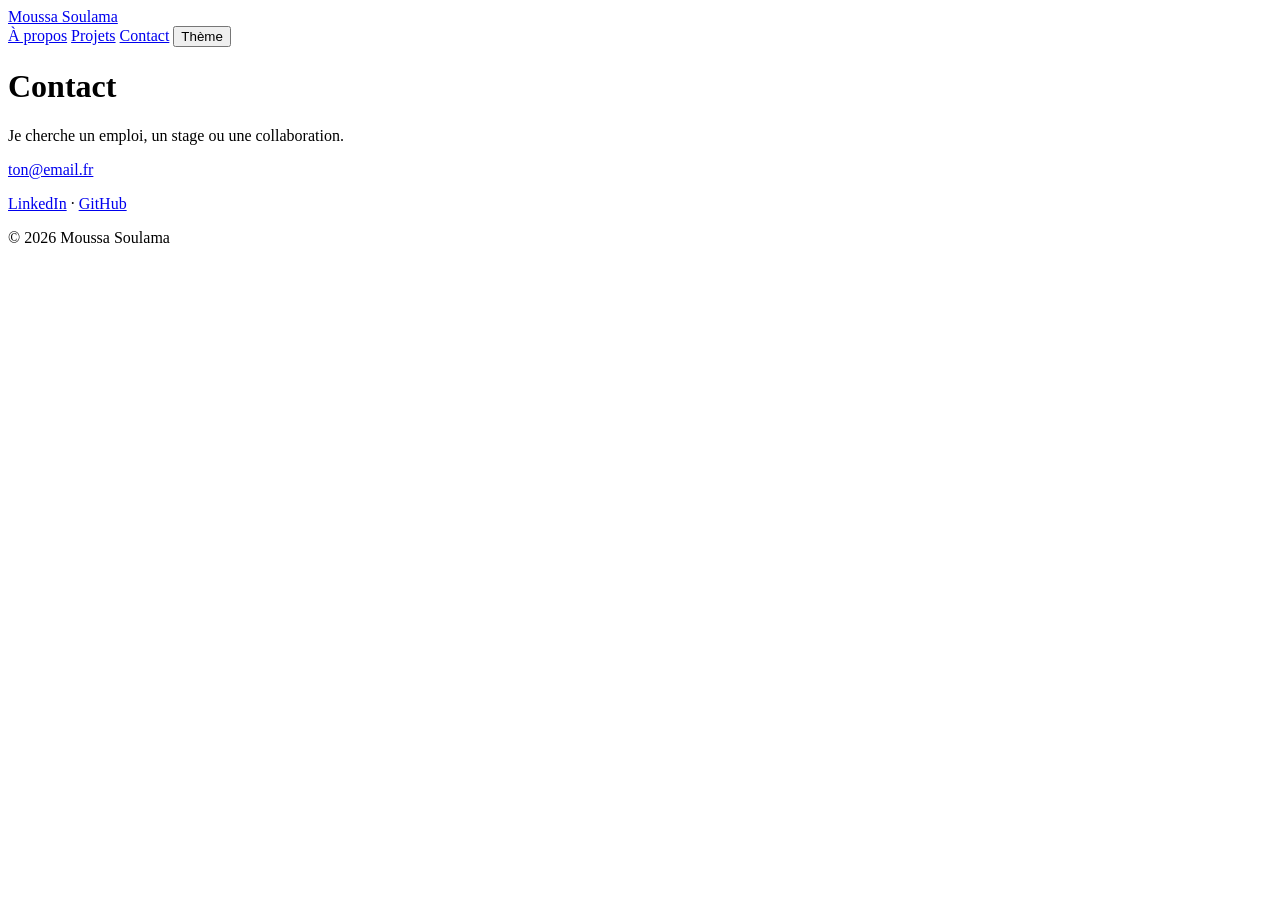
==== contact.html @ 2f91d10f "Add files via upload" ====
<!DOCTYPE html>
<html lang="fr">
<head>
<meta charset="UTF-8">
<meta name="viewport" content="width=device-width, initial-scale=1, viewport-fit=cover">
<title>Contact – Moussa Soulama</title>
<link rel="icon" href="data:image/svg+xml,%3Csvg xmlns='http://www.w3.org/2000/svg' viewBox='0 0 100 100'%3E%3Ctext y='.9em' font-size='90'%3E📈%3C/text%3E%3C/svg%3E">
<link rel="stylesheet" href="https://fonts.googleapis.com/css2?family=Bricolage+Grotesque:wght@500;700&family=Source+Sans+3:wght@400;600&display=swap">
<link rel="stylesheet" href="css/style.css">
</head>
<body>
<div class="wrap">
  <header>
    <a class="brand" href="index.html">Moussa Soulama</a>
    <nav aria-label="Navigation principale">
      <a href="index.html">À propos</a>
      <a href="projets.html">Projets</a>
      <a href="contact.html" aria-current="page">Contact</a>
      <button id="theme" type="button" aria-label="Changer de thème">Thème</button>
    </nav>
  </header>
  <main id="app">
    <h1>Contact</h1>
    <p class="lead">Je cherche un emploi, un stage ou une collaboration.</p>
    <p><a href="mailto:ton@email.fr">ton@email.fr</a></p>
    <p><a href="https://www.linkedin.com/in/TON-PROFIL">LinkedIn</a> · <a href="https://github.com/TON-PSEUDO">GitHub</a></p>
  </main>
  <footer>© 2026 Moussa Soulama</footer>
</div>
<script src="js/theme.js"></script>
</body>
</html>
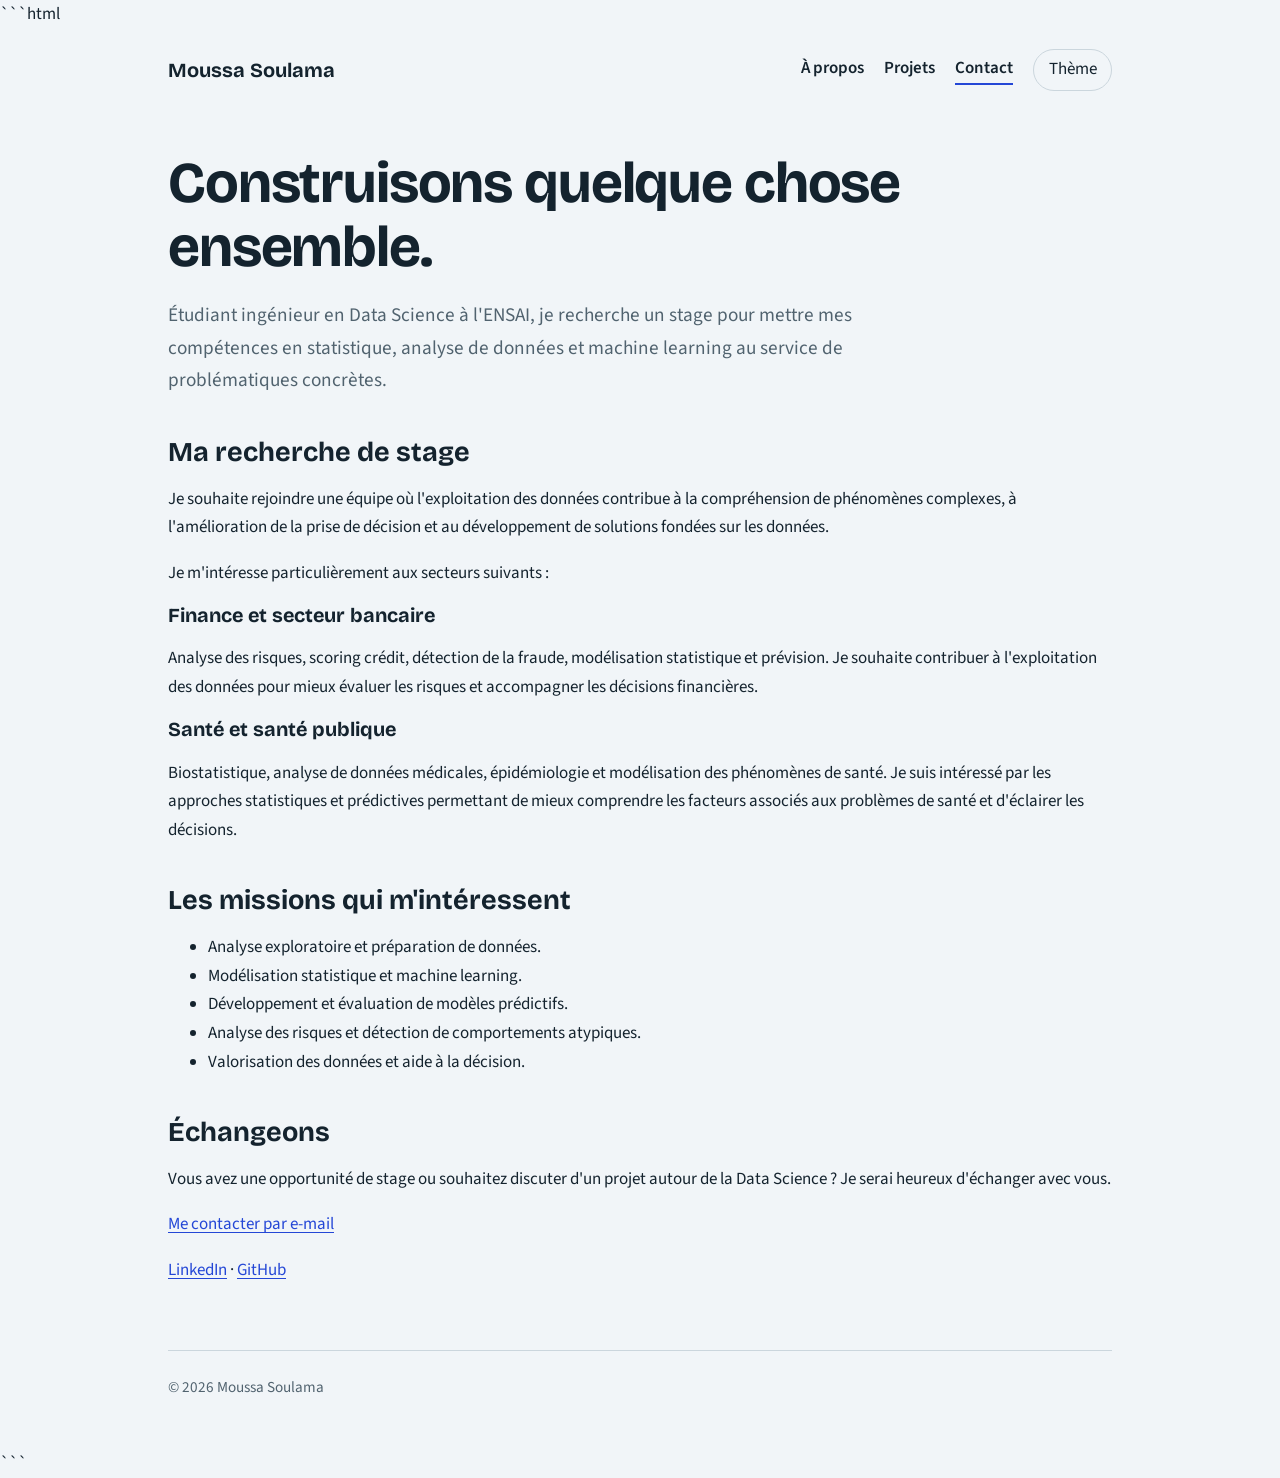
==== commit 1b504852: "Revise contact page content and structure" ====
--- a/contact.html
+++ b/contact.html
@@ -1,17 +1,24 @@
+```html
 <!DOCTYPE html>
 <html lang="fr">
 <head>
 <meta charset="UTF-8">
 <meta name="viewport" content="width=device-width, initial-scale=1, viewport-fit=cover">
 <title>Contact – Moussa Soulama</title>
+
 <link rel="icon" href="data:image/svg+xml,%3Csvg xmlns='http://www.w3.org/2000/svg' viewBox='0 0 100 100'%3E%3Ctext y='.9em' font-size='90'%3E📈%3C/text%3E%3C/svg%3E">
+
 <link rel="stylesheet" href="https://fonts.googleapis.com/css2?family=Bricolage+Grotesque:wght@500;700&family=Source+Sans+3:wght@400;600&display=swap">
+
 <link rel="stylesheet" href="css/style.css">
 </head>
+
 <body>
 <div class="wrap">
+
   <header>
     <a class="brand" href="index.html">Moussa Soulama</a>
+
     <nav aria-label="Navigation principale">
       <a href="index.html">À propos</a>
       <a href="projets.html">Projets</a>
@@ -19,14 +26,94 @@
       <button id="theme" type="button" aria-label="Changer de thème">Thème</button>
     </nav>
   </header>
+
   <main id="app">
-    <h1>Contact</h1>
-    <p class="lead">Je cherche un emploi, un stage ou une collaboration.</p>
-    <p><a href="mailto:ton@email.fr">ton@email.fr</a></p>
-    <p><a href="https://www.linkedin.com/in/TON-PROFIL">LinkedIn</a> · <a href="https://github.com/TON-PSEUDO">GitHub</a></p>
+
+    <h1>Construisons quelque chose ensemble.</h1>
+
+    <p class="lead">
+      Étudiant ingénieur en Data Science à l'ENSAI, je recherche un stage
+      pour mettre mes compétences en statistique, analyse de données et
+      machine learning au service de problématiques concrètes.
+    </p>
+
+    <section>
+      <h2>Ma recherche de stage</h2>
+
+      <p>
+        Je souhaite rejoindre une équipe où l'exploitation des données
+        contribue à la compréhension de phénomènes complexes, à
+        l'amélioration de la prise de décision et au développement
+        de solutions fondées sur les données.
+      </p>
+
+      <p>
+        Je m'intéresse particulièrement aux secteurs suivants :
+      </p>
+
+      <h3>Finance et secteur bancaire</h3>
+
+      <p>
+        Analyse des risques, scoring crédit, détection de la fraude,
+        modélisation statistique et prévision. Je souhaite contribuer
+        à l'exploitation des données pour mieux évaluer les risques
+        et accompagner les décisions financières.
+      </p>
+
+      <h3>Santé et santé publique</h3>
+
+      <p>
+        Biostatistique, analyse de données médicales, épidémiologie
+        et modélisation des phénomènes de santé. Je suis intéressé
+        par les approches statistiques et prédictives permettant
+        de mieux comprendre les facteurs associés aux problèmes
+        de santé et d'éclairer les décisions.
+      </p>
+    </section>
+
+    <section>
+      <h2>Les missions qui m'intéressent</h2>
+
+      <ul>
+        <li>Analyse exploratoire et préparation de données.</li>
+        <li>Modélisation statistique et machine learning.</li>
+        <li>Développement et évaluation de modèles prédictifs.</li>
+        <li>Analyse des risques et détection de comportements atypiques.</li>
+        <li>Valorisation des données et aide à la décision.</li>
+      </ul>
+    </section>
+
+    <section>
+      <h2>Échangeons</h2>
+
+      <p>
+        Vous avez une opportunité de stage ou souhaitez discuter
+        d'un projet autour de la Data Science ?
+        Je serai heureux d'échanger avec vous.
+      </p>
+
+      <p>
+        <a href="moussa.soulama@eleve.ensai.fr">
+          Me contacter par e-mail
+        </a>
+      </p>
+
+      <p>
+        <a href="https://www.linkedin.com/in/moussa-soulama" target="_blank" rel="noopener noreferrer">LinkedIn</a>
+        ·
+        <a href="https://github.com/SoulamaMoussa" target="_blank" rel="noopener noreferrer">GitHub</a>
+      </p>
+    </section>
+
   </main>
-  <footer>© 2026 Moussa Soulama</footer>
+
+  <footer>
+    © 2026 Moussa Soulama
+  </footer>
+
 </div>
+
 <script src="js/theme.js"></script>
 </body>
 </html>
+```
--- a/css/style.css
+++ b/css/style.css
@@ -0,0 +1,54 @@
+:root{--bg:#F1F5F8;--ink:#14232E;--muted:#51636F;--line:#CBD6DD;--accent:#2447D6;--dot:#0E8F7E;--surface:#fff;--onaccent:#fff;--note:#F6E7B8}
+@media (prefers-color-scheme:dark){:root:not([data-theme="light"]){--bg:#0E1820;--ink:#E6EEF3;--muted:#9DB0BC;--line:#2A3B47;--accent:#86A0FF;--dot:#4FD1BC;--surface:#15232D;--onaccent:#0E1820;--note:#3A3217}}
+:root[data-theme="dark"]{--bg:#0E1820;--ink:#E6EEF3;--muted:#9DB0BC;--line:#2A3B47;--accent:#86A0FF;--dot:#4FD1BC;--surface:#15232D;--onaccent:#0E1820;--note:#3A3217}
+*{box-sizing:border-box}
+html{scroll-behavior:smooth}
+body{margin:0;background:var(--bg);color:var(--ink);font:400 1.0625rem/1.7 "Source Sans 3",system-ui,sans-serif;padding:env(safe-area-inset-top,0) 0 env(safe-area-inset-bottom,0)}
+a{color:var(--accent);text-underline-offset:3px}
+a:focus-visible,button:focus-visible{outline:3px solid var(--accent);outline-offset:3px;border-radius:4px}
+.wrap{max-width:62rem;margin:0 auto;padding:0 1.5rem}
+header{display:flex;justify-content:space-between;align-items:center;gap:1rem;padding:1.25rem 0;flex-wrap:wrap}
+.brand{font:700 1.25rem "Bricolage Grotesque",system-ui,sans-serif;color:var(--ink);text-decoration:none}
+nav{display:flex;align-items:center;gap:1.25rem}
+nav a{color:var(--ink);text-decoration:none;font-weight:600;border-bottom:2px solid transparent}
+nav a:hover,nav a[aria-current="page"]{border-color:var(--accent)}
+#theme{background:none;border:1px solid var(--line);color:var(--ink);border-radius:999px;padding:.35rem .9rem;font:inherit;cursor:pointer}
+h1,h2,h3{font-family:"Bricolage Grotesque",system-ui,sans-serif;line-height:1.12;margin:0}
+h1{font-size:clamp(2.2rem,6vw,3.6rem);letter-spacing:-.02em;margin-bottom:.6rem}
+h2{font-size:1.7rem;margin:2.5rem 0 .8rem}
+main{padding:2.5rem 0 3rem;min-height:70vh}
+.lead{color:var(--muted);font-size:1.2rem;max-width:44rem}
+.text{max-width:44rem}
+.meta{color:var(--muted);font-size:.9rem}
+.author{display:flex;gap:1rem;align-items:center;margin:1.5rem 0}
+.avatar{width:64px;height:64px;border-radius:50%;background:var(--accent);color:var(--onaccent);display:grid;place-items:center;font:700 1.4rem "Bricolage Grotesque",sans-serif;flex:none}
+.author small{color:var(--muted);display:block}
+.author a{margin-right:.9rem;font-weight:600}
+.skills,.tags{display:flex;flex-wrap:wrap;gap:.5rem;padding:0;margin:.8rem 0;list-style:none}
+.skills li,.tags li{border:1px solid var(--line);background:var(--surface);border-radius:999px;padding:.2rem .8rem;font-size:.95rem;font-weight:600}
+.tags li{border-color:var(--dot);color:var(--dot);background:none;font-size:.85rem;padding:.05rem .65rem}
+.grid{display:grid;grid-template-columns:repeat(auto-fill,minmax(17rem,1fr));gap:1.5rem;margin-top:1.5rem}
+.card{background:var(--surface);border:1px solid var(--line);border-radius:12px;overflow:hidden;color:var(--ink);text-decoration:none}
+.card:hover{border-color:var(--accent)}
+.card svg{display:block;width:100%;height:9rem;background:var(--bg)}
+.card .in{padding:1rem 1.1rem 1.2rem}
+.card h3{font-size:1.2rem}
+.card p{margin:.5rem 0 0;color:var(--muted)}
+.layout{display:grid;grid-template-columns:minmax(0,1fr) 14rem;gap:3rem}
+.toc{position:sticky;top:1rem;align-self:start;border-left:1px solid var(--line);padding-left:1rem;display:flex;flex-direction:column;gap:.5rem}
+.toc a{color:var(--ink);text-decoration:none}
+.toc a:hover{color:var(--accent)}
+.stack{border-left:4px solid var(--accent);background:var(--surface);padding:1rem 1.2rem;margin:1.5rem 0;border-radius:0 10px 10px 0}
+.btn{display:inline-block;background:var(--accent);color:var(--onaccent);padding:.6rem 1.1rem;border-radius:8px;font-weight:600;text-decoration:none}
+.stats{display:grid;grid-template-columns:repeat(auto-fit,minmax(9rem,1fr));gap:1rem;margin:1.5rem 0}
+.stats div{background:var(--surface);border:1px solid var(--line);border-radius:12px;text-align:center;padding:1rem .5rem}
+.stats b{display:block;font:700 2rem "Bricolage Grotesque",sans-serif;color:var(--dot)}
+.note{background:var(--note);border-radius:10px;padding:1rem 1.2rem;margin:1.5rem 0}
+.back{font-weight:600;text-decoration:none}
+footer{border-top:1px solid var(--line);padding:1.5rem 0 3rem;color:var(--muted);font-size:.95rem}
+@media (max-width:800px){.layout{grid-template-columns:1fr}.toc{display:none}}
+@media (prefers-reduced-motion:reduce){html{scroll-behavior:auto}}
+.card img{display:block;width:100%;height:9rem;object-fit:cover;object-position:left center;background:var(--bg)}
+.hero-img{margin:1.5rem 0}
+.hero-img img{width:100%;height:auto;border-radius:12px;border:1px solid var(--line);background:#fff}
+.hero-img figcaption{color:var(--muted);font-size:.9rem;margin-top:.5rem}
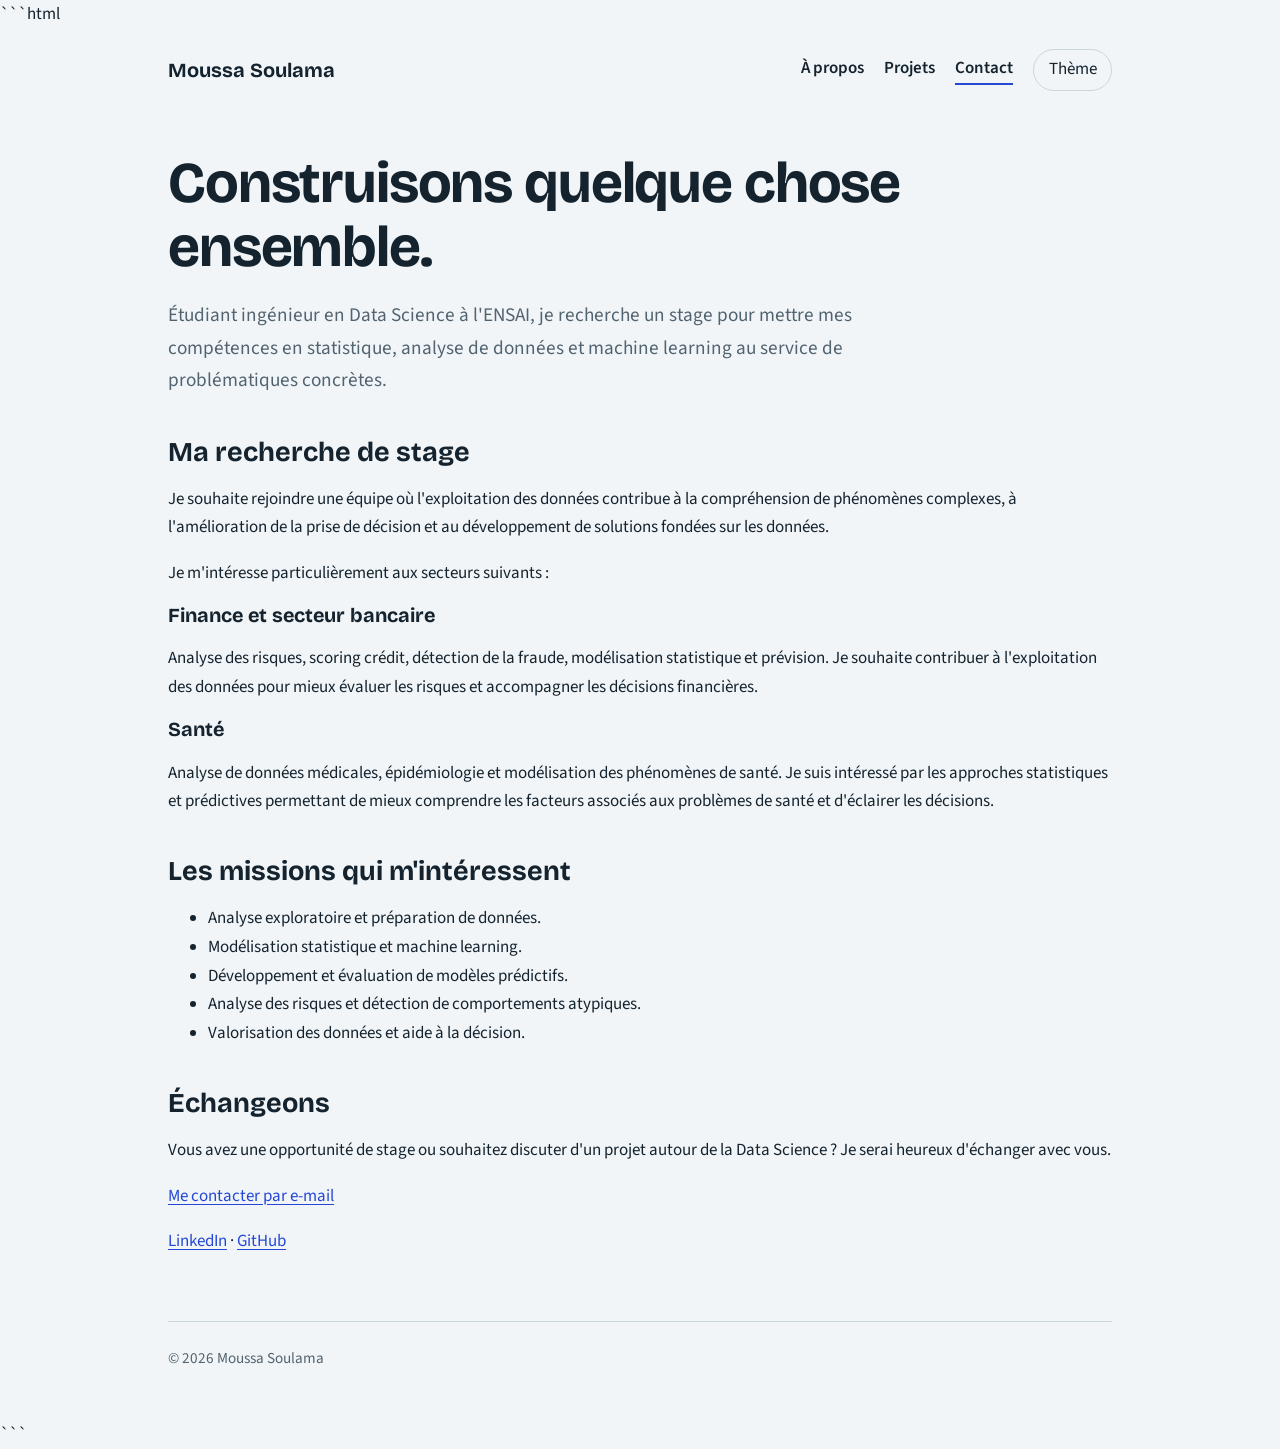
==== commit 25ac16e9: "Update contact.html" ====
--- a/contact.html
+++ b/contact.html
@@ -60,10 +60,10 @@
         et accompagner les décisions financières.
       </p>
 
-      <h3>Santé et santé publique</h3>
+      <h3>Santé</h3>
 
       <p>
-        Biostatistique, analyse de données médicales, épidémiologie
+        Analyse de données médicales, épidémiologie
         et modélisation des phénomènes de santé. Je suis intéressé
         par les approches statistiques et prédictives permettant
         de mieux comprendre les facteurs associés aux problèmes
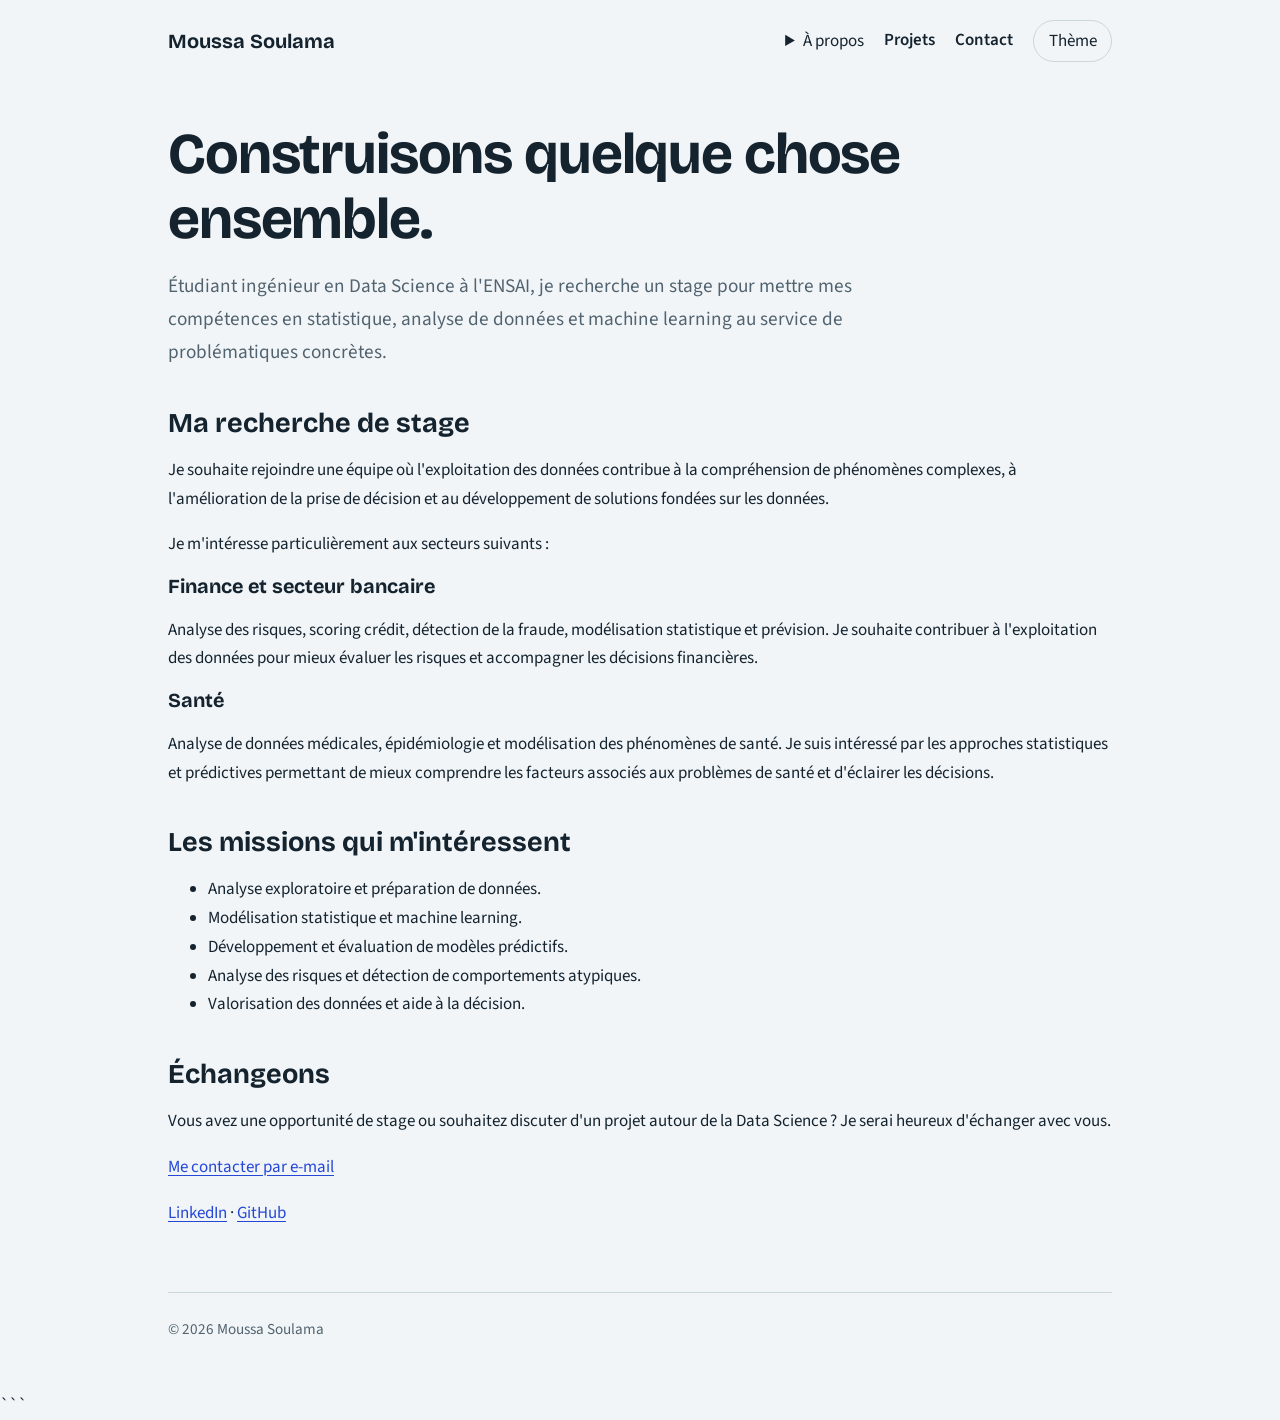
==== commit 1bfdbe78: "Refactor navigation menu in contact.html Replaced the old navigation menu with a new dropdown menu s" ====
--- a/contact.html
+++ b/contact.html
@@ -1,4 +1,3 @@
-```html
 <!DOCTYPE html>
 <html lang="fr">
 <head>
@@ -18,12 +17,41 @@
 
   <header>
     <a class="brand" href="index.html">Moussa Soulama</a>
-
+  
+    <!--
+    ANCIEN MENU DE NAVIGATION
+    Conservé temporairement pour permettre un retour en arrière.
+  
     <nav aria-label="Navigation principale">
-      <a href="index.html">À propos</a>
+      <a href="index.html" aria-current="page">À propos</a>
       <a href="projets.html">Projets</a>
-      <a href="contact.html" aria-current="page">Contact</a>
+      <a href="contact.html">Contact</a>
       <button id="theme" type="button" aria-label="Changer de thème">Thème</button>
+    </nav>
+    -->
+  
+    <!-- NOUVEAU MENU DE NAVIGATION -->
+    <nav aria-label="Navigation principale">
+  
+      <div class="nav-dropdown">
+        <details>
+          <summary>À propos</summary>
+  
+          <div class="dropdown-menu">
+            <a href="index.html" aria-current="page">À propos de moi</a>
+            <a href="cv.html">Mon CV</a>
+          </div>
+        </details>
+      </div>
+  
+      <a href="projets.html">Projets</a>
+  
+      <a href="contact.html">Contact</a>
+  
+      <button id="theme" type="button" aria-label="Changer de thème">
+        Thème
+      </button>
+  
     </nav>
   </header>
 
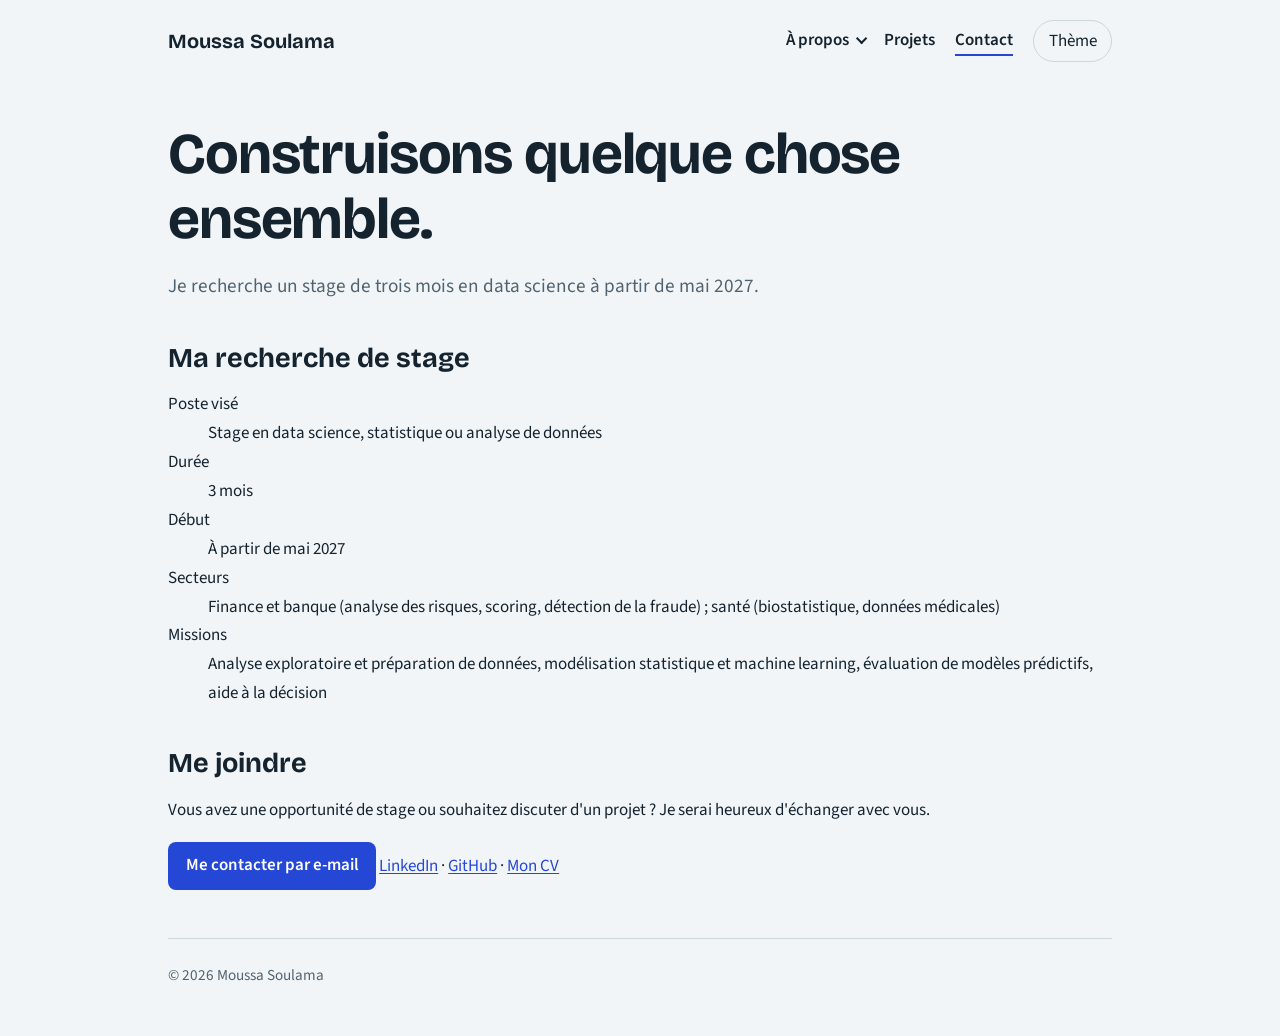
==== commit 33890ace: "Update contact.html" ====
--- a/contact.html
+++ b/contact.html
@@ -4,144 +4,59 @@
 <meta charset="UTF-8">
 <meta name="viewport" content="width=device-width, initial-scale=1, viewport-fit=cover">
 <title>Contact – Moussa Soulama</title>
-
 <link rel="icon" href="data:image/svg+xml,%3Csvg xmlns='http://www.w3.org/2000/svg' viewBox='0 0 100 100'%3E%3Ctext y='.9em' font-size='90'%3E📈%3C/text%3E%3C/svg%3E">
-
 <link rel="stylesheet" href="https://fonts.googleapis.com/css2?family=Bricolage+Grotesque:wght@500;700&family=Source+Sans+3:wght@400;600&display=swap">
-
 <link rel="stylesheet" href="css/style.css">
+<link rel="stylesheet" href="css/pages.css">
 </head>
-
 <body>
 <div class="wrap">
-
   <header>
     <a class="brand" href="index.html">Moussa Soulama</a>
-  
-    <!--
-    ANCIEN MENU DE NAVIGATION
-    Conservé temporairement pour permettre un retour en arrière.
-  
     <nav aria-label="Navigation principale">
-      <a href="index.html" aria-current="page">À propos</a>
-      <a href="projets.html">Projets</a>
-      <a href="contact.html">Contact</a>
-      <button id="theme" type="button" aria-label="Changer de thème">Thème</button>
-    </nav>
-    -->
-  
-    <!-- NOUVEAU MENU DE NAVIGATION -->
-    <nav aria-label="Navigation principale">
-  
       <div class="nav-dropdown">
         <details>
           <summary>À propos</summary>
-  
           <div class="dropdown-menu">
-            <a href="index.html" aria-current="page">À propos de moi</a>
+            <a href="index.html">À propos de moi</a>
             <a href="cv.html">Mon CV</a>
           </div>
         </details>
       </div>
-  
       <a href="projets.html">Projets</a>
-  
-      <a href="contact.html">Contact</a>
-  
-      <button id="theme" type="button" aria-label="Changer de thème">
-        Thème
-      </button>
-  
+      <a href="contact.html" aria-current="page">Contact</a>
+      <button id="theme" type="button" aria-label="Changer de thème">Thème</button>
     </nav>
   </header>
+  <main id="app">
+    <h1>Construisons quelque chose ensemble.</h1>
+    <p class="lead">Je recherche un stage de trois mois en data science à partir de mai 2027.</p>
 
-  <main id="app">
+    <h2>Ma recherche de stage</h2>
+    <dl class="facts">
+      <dt>Poste visé</dt><dd>Stage en data science, statistique ou analyse de données</dd>
+      <dt>Durée</dt><dd>3 mois</dd>
+      <dt>Début</dt><dd>À partir de mai 2027</dd>
+      <dt>Secteurs</dt><dd>Finance et banque (analyse des risques, scoring, détection de la fraude) ; santé (biostatistique, données médicales)</dd>
+      <dt>Missions</dt><dd>Analyse exploratoire et préparation de données, modélisation statistique et machine learning, évaluation de modèles prédictifs, aide à la décision</dd>
+    </dl>
 
-    <h1>Construisons quelque chose ensemble.</h1>
-
-    <p class="lead">
-      Étudiant ingénieur en Data Science à l'ENSAI, je recherche un stage
-      pour mettre mes compétences en statistique, analyse de données et
-      machine learning au service de problématiques concrètes.
-    </p>
-
-    <section>
-      <h2>Ma recherche de stage</h2>
-
-      <p>
-        Je souhaite rejoindre une équipe où l'exploitation des données
-        contribue à la compréhension de phénomènes complexes, à
-        l'amélioration de la prise de décision et au développement
-        de solutions fondées sur les données.
-      </p>
-
-      <p>
-        Je m'intéresse particulièrement aux secteurs suivants :
-      </p>
-
-      <h3>Finance et secteur bancaire</h3>
-
-      <p>
-        Analyse des risques, scoring crédit, détection de la fraude,
-        modélisation statistique et prévision. Je souhaite contribuer
-        à l'exploitation des données pour mieux évaluer les risques
-        et accompagner les décisions financières.
-      </p>
-
-      <h3>Santé</h3>
-
-      <p>
-        Analyse de données médicales, épidémiologie
-        et modélisation des phénomènes de santé. Je suis intéressé
-        par les approches statistiques et prédictives permettant
-        de mieux comprendre les facteurs associés aux problèmes
-        de santé et d'éclairer les décisions.
-      </p>
-    </section>
-
-    <section>
-      <h2>Les missions qui m'intéressent</h2>
-
-      <ul>
-        <li>Analyse exploratoire et préparation de données.</li>
-        <li>Modélisation statistique et machine learning.</li>
-        <li>Développement et évaluation de modèles prédictifs.</li>
-        <li>Analyse des risques et détection de comportements atypiques.</li>
-        <li>Valorisation des données et aide à la décision.</li>
-      </ul>
-    </section>
-
-    <section>
-      <h2>Échangeons</h2>
-
-      <p>
-        Vous avez une opportunité de stage ou souhaitez discuter
-        d'un projet autour de la Data Science ?
-        Je serai heureux d'échanger avec vous.
-      </p>
-
-      <p>
-        <a href="moussa.soulama@eleve.ensai.fr">
-          Me contacter par e-mail
-        </a>
-      </p>
-
-      <p>
+    <h2>Me joindre</h2>
+    <p>Vous avez une opportunité de stage ou souhaitez discuter d'un projet ? Je serai heureux d'échanger avec vous.</p>
+    <div class="contact-actions">
+      <a class="btn" href="mailto:moussa.soulama@eleve.ensai.fr">Me contacter par e-mail</a>
+      <span>
         <a href="https://www.linkedin.com/in/moussa-soulama" target="_blank" rel="noopener noreferrer">LinkedIn</a>
         ·
         <a href="https://github.com/SoulamaMoussa" target="_blank" rel="noopener noreferrer">GitHub</a>
-      </p>
-    </section>
-
+        ·
+        <a href="cv.html">Mon CV</a>
+      </span>
+    </div>
   </main>
-
-  <footer>
-    © 2026 Moussa Soulama
-  </footer>
-
+  <footer>© 2026 Moussa Soulama</footer>
 </div>
-
 <script src="js/theme.js"></script>
+<script src="js/nav.js"></script>
 </body>
 </html>
-```
--- a/css/style.css
+++ b/css/style.css
@@ -52,3 +52,20 @@
 .hero-img{margin:1.5rem 0}
 .hero-img img{width:100%;height:auto;border-radius:12px;border:1px solid var(--line);background:#fff}
 .hero-img figcaption{color:var(--muted);font-size:.9rem;margin-top:.5rem}
+/* =========================================
+   MENU DÉROULANT « À PROPOS »
+========================================= */
+
+/* Menu déroulant « À propos » — à ajouter à la fin de css/style.css
+   (supprime d'abord l'ancien bloc « Menu déroulant À propos » s'il existe) */
+.nav-dropdown{position:relative}
+.nav-dropdown summary{list-style:none;cursor:pointer;display:flex;align-items:center;gap:.4rem;font-weight:600;border-bottom:2px solid transparent}
+.nav-dropdown summary::-webkit-details-marker{display:none}
+.nav-dropdown summary::after{content:"";width:.4rem;height:.4rem;border-right:2px solid currentColor;border-bottom:2px solid currentColor;transform:rotate(45deg) translateY(-2px);transition:transform .2s}
+.nav-dropdown details[open] summary::after{transform:rotate(225deg) translateY(-2px)}
+.nav-dropdown summary:hover,.nav-dropdown.is-active summary{border-color:var(--accent)}
+.dropdown-menu{position:absolute;top:calc(100% + .6rem);left:0;min-width:12rem;padding:.4rem;display:flex;flex-direction:column;gap:.2rem;background:var(--surface);border:1px solid var(--line);border-radius:10px;box-shadow:0 8px 24px rgba(0,0,0,.14);z-index:100}
+.dropdown-menu a{display:block;padding:.55rem .75rem;border-radius:6px;border-bottom:0;white-space:nowrap}
+.dropdown-menu a:hover{background:var(--bg)}
+.dropdown-menu a[aria-current="page"]{background:var(--bg);color:var(--accent)}
+@media (max-width:600px){.dropdown-menu{left:auto;right:0}}
